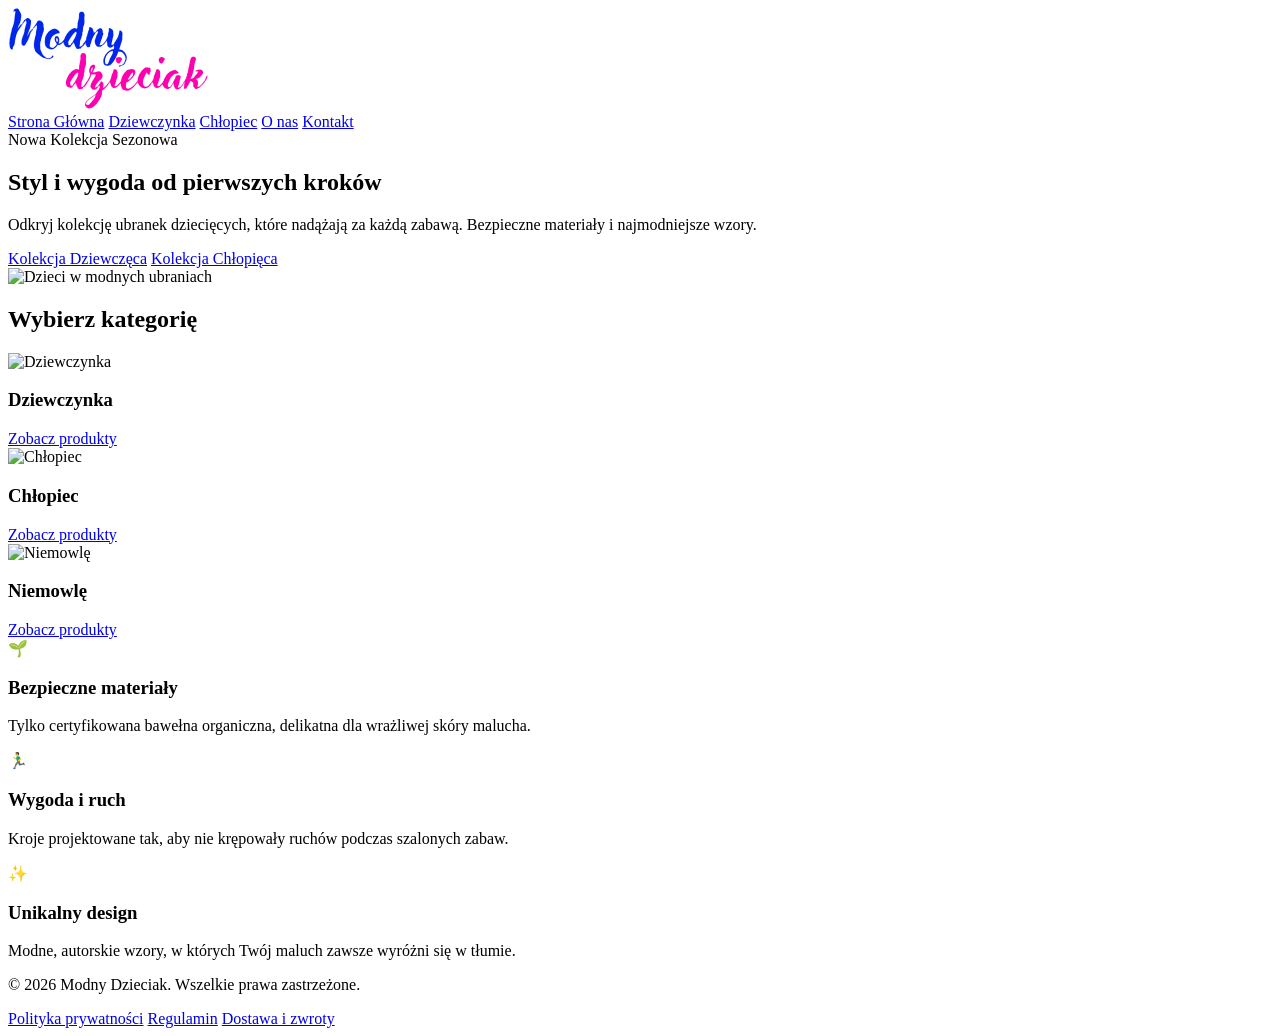
==== index.html @ 826aaefe "Update and rename modnydzieciak.html to index.html" ====
<!DOCTYPE html>
<html lang="pl">
<head>
    <meta charset="UTF-8">
    <meta name="viewport" content="width=device-width, initial-scale=1.0">
    <title>Modny Dzieciak | Styl i wygoda dla najmłodszych</title>
    <link rel="stylesheet" href="style.css">
</head>
<body>

    <!-- NAWIGACJA / MENU -->
    <header class="navbar">
        <div class="container nav-container">
            <div class="logo-area">
                <a href="index.html"><img src="logo.png" alt="Modny Dzieciak Logo" class="logo"></a>
            </div>
            <nav class="nav-links">
                <a href="index.html" class="active">Strona Główna</a>
                <a href="dziewczyny.html">Dziewczynka</a>
                <a href="chlopcy.html">Chłopiec</a>
                <a href="o-nas.html">O nas</a>
                <a href="kontakt.html">Kontakt</a>
            </nav>
        </div>
    </header>

    <!-- SEKCJA GŁÓWNA (HERO) -->
    <section class="hero">
        <div class="container hero-container">
            <div class="hero-content">
                <span class="badge">Nowa Kolekcja Sezonowa</span>
                <h1>Styl i wygoda od pierwszych kroków</h1>
                <p>Odkryj kolekcję ubranek dziecięcych, które nadążają za każdą zabawą. Bezpieczne materiały i najmodniejsze wzory.</p>
                <div class="hero-buttons">
                    <a href="dziewczyny.html" class="btn btn-pink">Kolekcja Dziewczęca</a>
                    <a href="chlopcy.html" class="btn btn-blue">Kolekcja Chłopięca</a>
                </div>
            </div>
            <div class="hero-image">
                <img src="https://unsplash.com" alt="Dzieci w modnych ubraniach">
            </div>
        </div>
    </section>

    <!-- KATEGORIE -->
    <section class="categories container">
        <h2 class="section-title">Wybierz kategorię</h2>
        <div class="grid-categories">
            <div class="category-card girl">
                <img src="https://unsplash.com" alt="Dziewczynka">
                <div class="card-overlay">
                    <h3>Dziewczynka</h3>
                    <a href="dziewczyny.html" class="view-btn text-pink">Zobacz produkty</a>
                </div>
            </div>
            <div class="category-card boy">
                <img src="https://unsplash.com" alt="Chłopiec">
                <div class="card-overlay">
                    <h3>Chłopiec</h3>
                    <a href="chlopcy.html" class="view-btn text-blue">Zobacz produkty</a>
                </div>
            </div>
            <div class="category-card baby">
                <img src="https://unsplash.com" alt="Niemowlę">
                <div class="card-overlay">
                    <h3>Niemowlę</h3>
                    <a href="dziewczyny.html" class="view-btn text-pink">Zobacz produkty</a>
                </div>
            </div>
        </div>
    </section>

    <!-- ZALETY MARKI -->
    <section class="features">
        <div class="container grid-features">
            <div class="feature-item">
                <div class="feature-icon icon-pink">🌱</div>
                <h3>Bezpieczne materiały</h3>
                <p>Tylko certyfikowana bawełna organiczna, delikatna dla wrażliwej skóry malucha.</p>
            </div>
            <div class="feature-item">
                <div class="feature-icon icon-blue">🏃‍♂️</div>
                <h3>Wygoda i ruch</h3>
                <p>Kroje projektowane tak, aby nie krępowały ruchów podczas szalonych zabaw.</p>
            </div>
            <div class="feature-item">
                <div class="feature-icon icon-pink">✨</div>
                <h3>Unikalny design</h3>
                <p>Modne, autorskie wzory, w których Twój maluch zawsze wyróżni się w tłumie.</p>
            </div>
        </div>
    </section>

    <!-- STOPKA -->
    <footer>
        <div class="container footer-container">
            <p>&copy; 2026 Modny Dzieciak. Wszelkie prawa zastrzeżone.</p>
            <div class="footer-links">
                <a href="#">Polityka prywatności</a>
                <a href="#">Regulamin</a>
                <a href="#">Dostawa i zwroty</a>
            </div>
        </div>
    </footer>

</body>
</html>
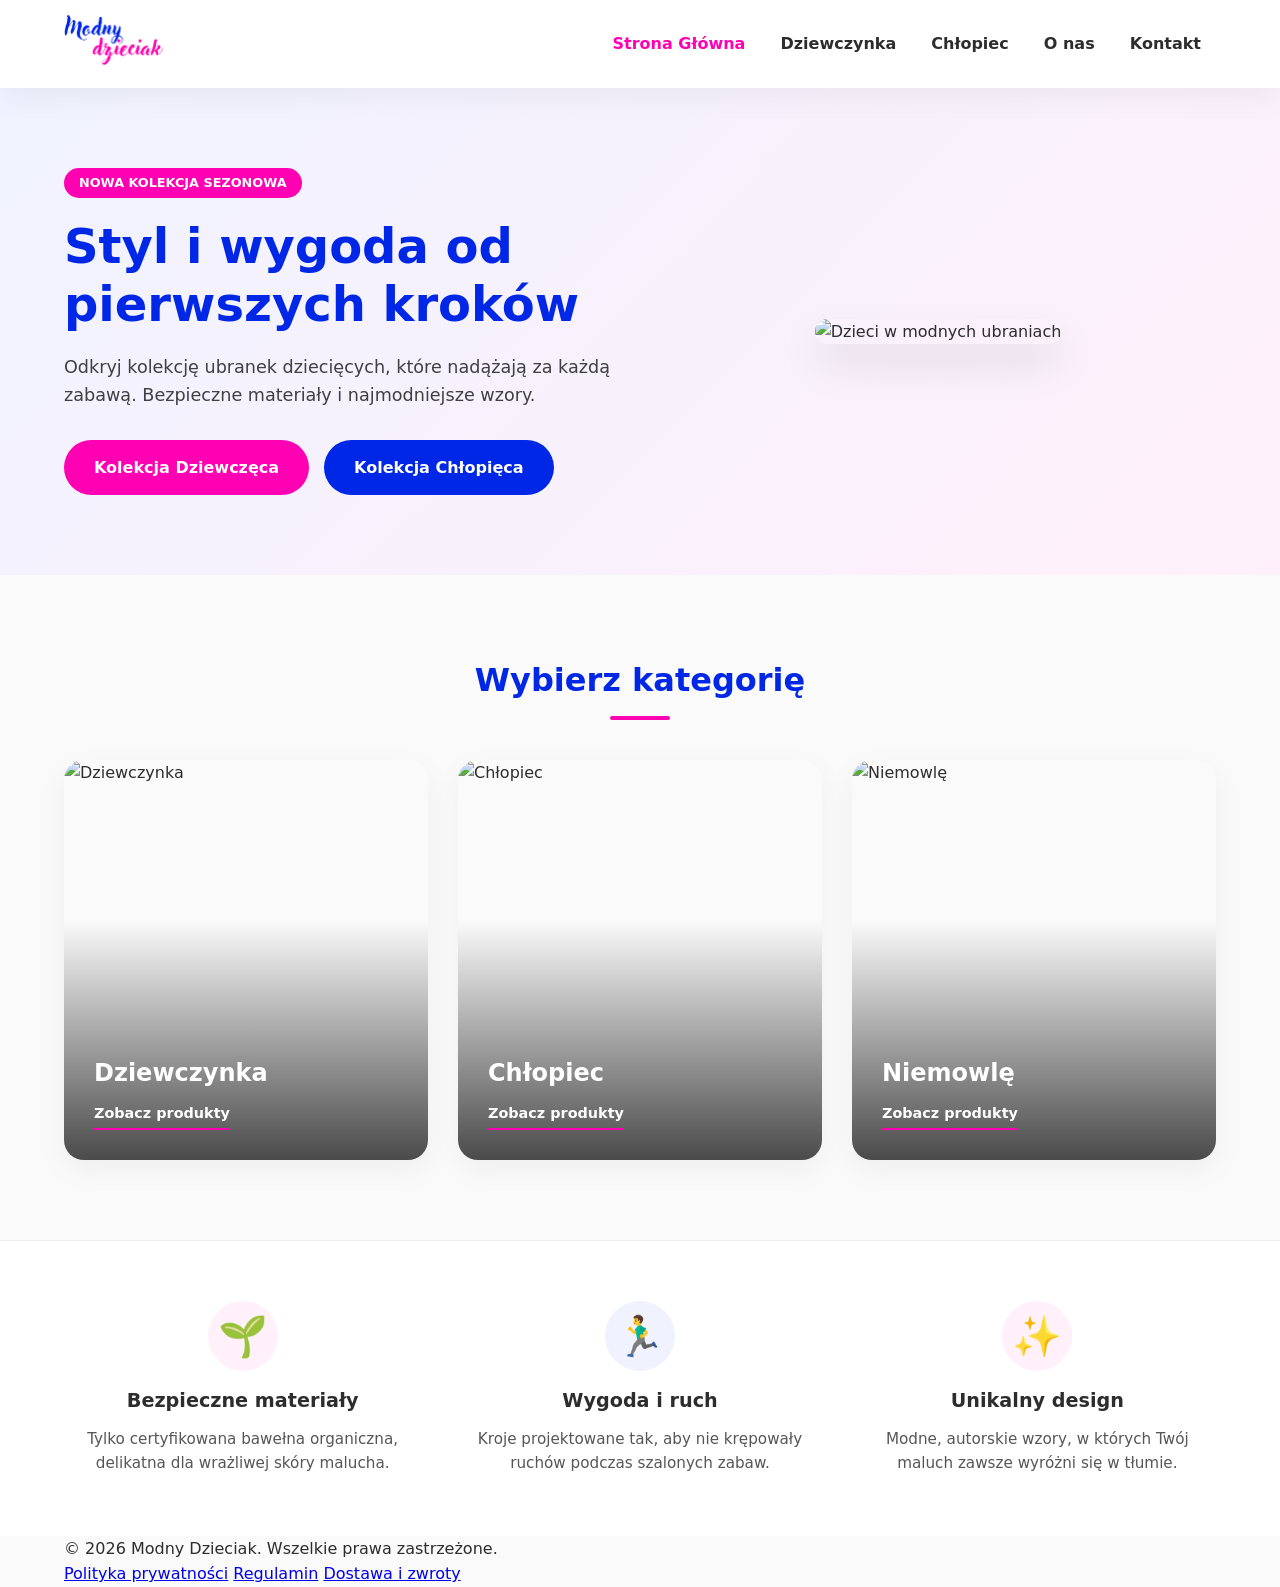
==== commit 13460970: "Update index.html" ====
--- a/index.html
+++ b/index.html
@@ -4,7 +4,7 @@
     <meta charset="UTF-8">
     <meta name="viewport" content="width=device-width, initial-scale=1.0">
     <title>Modny Dzieciak | Styl i wygoda dla najmłodszych</title>
-    <link rel="stylesheet" href="style.css">
+    <link rel="stylesheet" href="styl.css">
 </head>
 <body>
 
--- a/styl.css
+++ b/styl.css
@@ -0,0 +1,190 @@
+/* ZMIENNE Z KOLORAMI Z LOGO */
+:root {
+    --color-blue: #0026e6;      /* Kobaltowy niebieski z logo */
+    --color-pink: #ff00b3;      /* Intensywny róż z logo */
+    --color-bg: #fafafa;        /* Jasne, czyste tło */
+    --color-text: #2d2d2d;      /* Przyjazny dla oczu grafit */
+    --color-white: #ffffff;
+    --shadow: 0 10px 30px rgba(0,0,0,0.05);
+    --transition: all 0.3s ease;
+}
+
+/* RESET I USTAWIENIA PODSTAWOWE */
+* {
+    margin: 0;
+    padding: 0;
+    box-sizing: border-box;
+}
+
+body {
+    font-family: system-ui, -apple-system, BlinkMacSystemFont, 'Segoe UI', Roboto, Oxygen, Ubuntu, Cantarell, sans-serif;
+    background-color: var(--color-bg);
+    color: var(--color-text);
+    line-height: 1.6;
+}
+
+.container {
+    width: 90%;
+    max-width: 1200px;
+    margin: 0 auto;
+}
+
+/* NAWIGACJA */
+.navbar {
+    background-color: var(--color-white);
+    padding: 15px 0;
+    box-shadow: var(--shadow);
+    position: sticky;
+    top: 0;
+    z-index: 100;
+}
+
+.nav-container {
+    display: flex;
+    justify-content: space-between;
+    align-items: center;
+}
+
+.logo {
+    height: 50px;
+    object-fit: contain;
+}
+
+.nav-links a {
+    text-decoration: none;
+    color: var(--color-text);
+    font-weight: 600;
+    margin: 0 15px;
+    transition: var(--transition);
+}
+
+.nav-links a:hover, .nav-links a.active {
+    color: var(--color-pink);
+}
+
+.nav-links a.active-blue-nav {
+    color: var(--color-blue);
+}
+
+/* HERO */
+.hero {
+    padding: 80px 0;
+    background: linear-gradient(135deg, #f0f3ff 0%, #fff0fa 100%);
+}
+
+.hero-container {
+    display: flex;
+    align-items: center;
+    gap: 40px;
+}
+
+.hero-content {
+    flex: 1;
+}
+
+.badge {
+    display: inline-block;
+    background-color: var(--color-pink);
+    color: var(--color-white);
+    padding: 5px 15px;
+    border-radius: 20px;
+    font-size: 0.8rem;
+    font-weight: 600;
+    margin-bottom: 20px;
+    text-transform: uppercase;
+}
+
+.hero-content h1 {
+    font-size: 3rem;
+    line-height: 1.2;
+    margin-bottom: 20px;
+    color: var(--color-blue);
+}
+
+.hero-content p {
+    font-size: 1.1rem;
+    margin-bottom: 30px;
+    opacity: 0.9;
+}
+
+.hero-buttons {
+    display: flex;
+    gap: 15px;
+}
+
+.btn {
+    text-decoration: none;
+    padding: 15px 30px;
+    border-radius: 50px;
+    font-weight: 600;
+    transition: var(--transition);
+    text-align: center;
+}
+
+.btn-pink { background-color: var(--color-pink); color: var(--color-white); }
+.btn-pink:hover { background-color: #e600a1; transform: translateY(-3px); }
+
+.btn-blue { background-color: var(--color-blue); color: var(--color-white); }
+.btn-blue:hover { background-color: #001ec4; transform: translateY(-3px); }
+
+.hero-image { flex: 1; display: flex; justify-content: center; }
+.hero-image img { max-width: 100%; border-radius: 30px; box-shadow: 0 20px 40px rgba(0,0,0,0.1); }
+
+/* KATEGORIE STRONY GŁÓWNEJ */
+.categories { padding: 80px 0; }
+.section-title { text-align: center; font-size: 2rem; margin-bottom: 40px; color: var(--color-blue); position: relative; }
+.section-title::after { content: ''; display: block; width: 60px; height: 4px; background-color: var(--color-pink); margin: 10px auto 0; border-radius: 2px; }
+
+.grid-categories { display: grid; grid-template-columns: repeat(auto-fit, minmax(300px, 1fr)); gap: 30px; }
+.category-card { position: relative; height: 400px; border-radius: 20px; overflow: hidden; box-shadow: var(--shadow); }
+.category-card img { width: 100%; height: 100%; object-fit: cover; transition: var(--transition); }
+.category-card:hover img { transform: scale(1.05); }
+
+.card-overlay { position: absolute; inset: 0; background: linear-gradient(to top, rgba(0,0,0,0.7) 0%, rgba(0,0,0,0) 60%); display: flex; flex-direction: column; justify-content: flex-end; padding: 30px; }
+.card-overlay h3 { color: var(--color-white); font-size: 1.5rem; margin-bottom: 10px; }
+
+.view-btn { text-decoration: none; color: var(--color-white); font-weight: 600; font-size: 0.9rem; display: inline-block; align-self: flex-start; border-bottom: 2px solid var(--color-pink); padding-bottom: 3px; transition: var(--transition); }
+.view-btn:hover { letter-spacing: 1px; }
+.view-btn-blue { border-bottom-color: var(--color-blue); }
+
+/* ZALETY MARKI */
+.features { background-color: var(--color-white); padding: 60px 0; border-top: 1px solid #eee; }
+.grid-features { display: grid; grid-template-columns: repeat(auto-fit, minmax(250px, 1fr)); gap: 40px; text-align: center; }
+.feature-icon { font-size: 2.5rem; margin-bottom: 15px; display: inline-block; width: 70px; height: 70px; line-height: 70px; border-radius: 50%; }
+.icon-pink { background-color: #fff0fa; }
+.icon-blue { background-color: #f0f3ff; }
+.feature-item h3 { margin-bottom: 10px; font-size: 1.2rem; }
+.feature-item p { font-size: 0.95rem; opacity: 0.8; }
+
+/* NAGŁÓWKI PODSTRON */
+.page-header { padding: 50px 0; text-align: center; border-bottom: 1px solid #eee; margin-bottom: 40px; }
+.page-header h1 { font-size: 2.5rem; margin-bottom: 10px; }
+
+.page-header-pink { background: linear-gradient(135deg, #fff0fa 0%, #ffe6f5 100%); border-bottom-color: #ffd6f0; }
+.page-header-pink h1 { color: var(--color-pink); }
+
+.page-header-blue { background: linear-gradient(135deg, #f0f3ff 0%, #e6ecff 100%); border-bottom-color: #d6e2ff; }
+.page-header-blue h1 { color: var(--color-blue); }
+
+/* UKŁAD SKLEPU / KOLEKCJI */
+.shop-layout { display: grid; grid-template-columns: 250px 1fr; gap: 40px; margin-bottom: 60px; }
+.sidebar h3 { margin: 25px 0 15px; font-size: 1.1rem; color: var(--color-blue); }
+.sidebar h3:first-child { margin-top: 0; }
+.filter-list { list-style: none; }
+.filter-list li { margin-bottom: 10px; }
+.filter-list a { text-decoration: none; color: var(--color-text); transition: var(--transition); }
+
+.filter-list a.active-pink { color: var(--color-pink); font-weight: 600; border-left: 3px solid var(--color-pink); padding-left: 8px; }
+.filter-list a.active-blue { color: var(--color-blue); font-weight: 600; border-left: 3px solid var(--color-blue); padding-left: 8px; }
+.filter-list a:hover { color: var(--color-pink); }
+
+.size-box-container { display: flex; flex-wrap: wrap; gap: 8px; }
+.size-box { border: 1px solid #ccc; padding: 5px 10px; border-radius: 5px; cursor: pointer; font-size: 0.85rem; transition: var(--transition); }
+.size-box-pink:hover { border-color: var(--color-pink); color: var(--color-pink); background-color: #fff0fa; }
+.size-box-blue:hover { border-color: var(--color-blue); color: var(--color-blue); background-color: #f0f3ff; }
+
+/* SIATKA PRODUKTÓW */
+.product-grid { display: grid; grid-template-columns: repeat(auto-fill, minmax(240px, 1fr)); gap: 30px; }
+.product-card { background: var(--color-white); border-radius: 15px; overflow: hidden; box-shadow: var(--shadow); transition: var(--transition); }
+.product-card:hover { transform: translateY(-5px); }
+.product-card-pink:hover { box-shadow: 0 15px 30px rgba(255, 0, 179, 0.1); }
